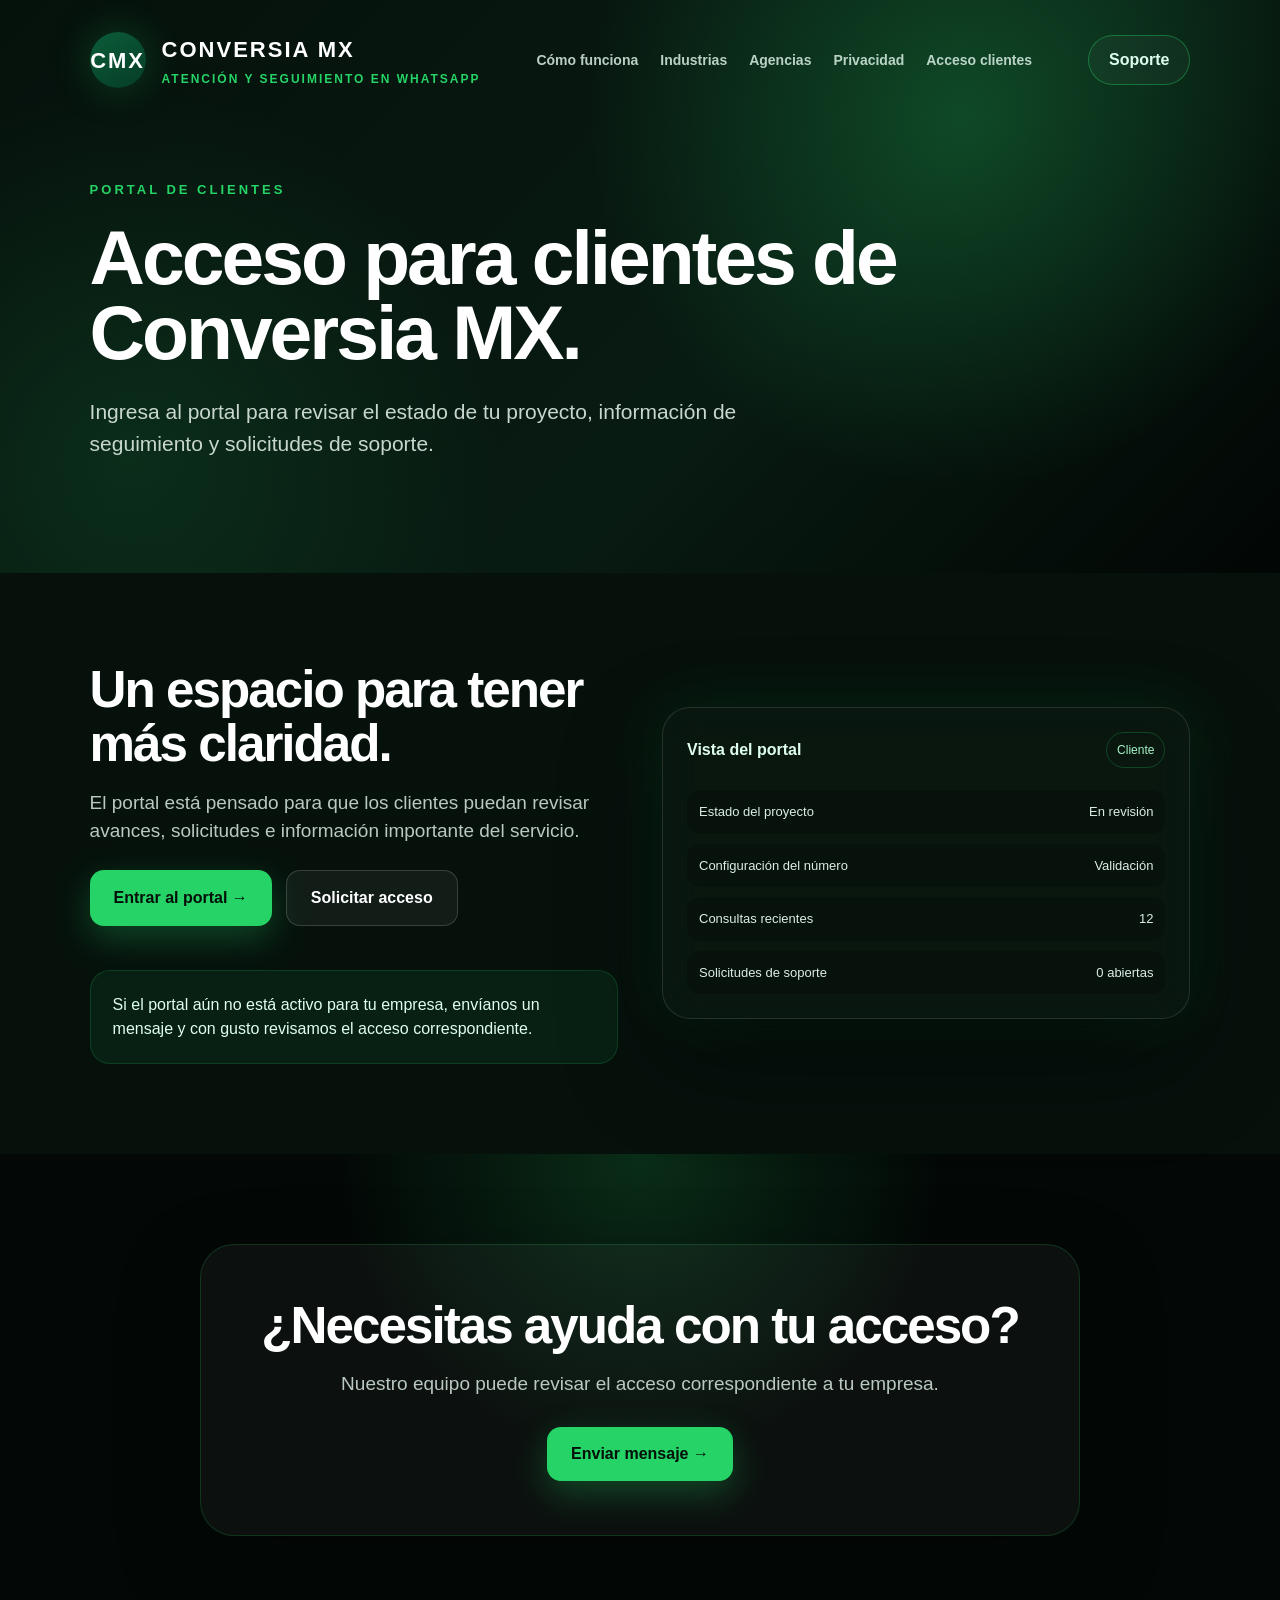
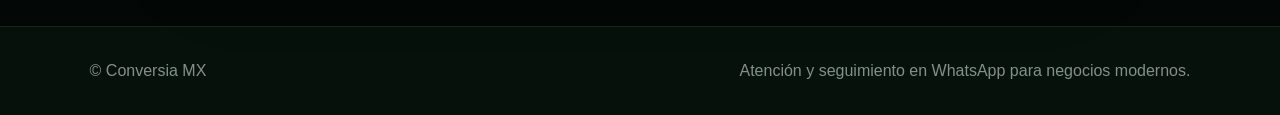
==== acceso-clientes.html @ 916bdefd "Add files via upload" ====
<!DOCTYPE html>
<html lang="es">
<head>
  <meta charset="UTF-8" />
  <meta name="viewport" content="width=device-width, initial-scale=1.0" />
  <title>Acceso Clientes | Conversia MX</title>
  <meta name="description" content="Acceso para clientes de Conversia MX." />
  <link rel="stylesheet" href="styles.css" />
</head>
<body>
  <div class="page">
    <header class="page-hero">
      <nav class="nav">
        <a class="brand" href="index.html"><div class="logo">CMX</div><div><div>CONVERSIA MX</div><div class="brand-subtitle">ATENCIÓN Y SEGUIMIENTO EN WHATSAPP</div></div></a>
        <div class="nav-links"><a href="como-funciona.html">Cómo funciona</a><a href="industrias.html">Industrias</a><a href="agencias.html">Agencias</a><a href="privacidad.html">Privacidad</a><a href="acceso-clientes.html">Acceso clientes</a></div>
        <a class="nav-cta" href="https://wa.me/525516509699?text=Hola%2C%20necesito%20ayuda%20con%20mi%20acceso%20de%20cliente" target="_blank" rel="noopener">Soporte</a>
      </nav>
      <div class="page-title-wrap"><div class="eyebrow">Portal de clientes</div><h1>Acceso para clientes de Conversia MX.</h1><p class="page-copy">Ingresa al portal para revisar el estado de tu proyecto, información de seguimiento y solicitudes de soporte.</p></div>
    </header>

    <section>
      <div class="split">
        <div>
          <div class="section-header" style="margin-bottom: 24px;"><h2>Un espacio para tener más claridad.</h2><p>El portal está pensado para que los clientes puedan revisar avances, solicitudes e información importante del servicio.</p></div>
          <div class="buttons">
            <a class="btn-primary" href="https://portal.conversiamx.com" target="_blank" rel="noopener">Entrar al portal →</a>
            <a class="btn-secondary" href="https://wa.me/525516509699?text=Hola%2C%20necesito%20ayuda%20con%20mi%20acceso%20al%20portal" target="_blank" rel="noopener">Solicitar acceso</a>
          </div>
          <div class="notice">Si el portal aún no está activo para tu empresa, envíanos un mensaje y con gusto revisamos el acceso correspondiente.</div>
        </div>
        <div class="dashboard" style="transform:none;">
          <div class="dash-header"><div class="dash-title">Vista del portal</div><div class="dash-pill">Cliente</div></div>
          <div class="activity">
            <div class="activity-item"><span>Estado del proyecto</span><span>En revisión</span></div>
            <div class="activity-item"><span>Configuración del número</span><span>Validación</span></div>
            <div class="activity-item"><span>Consultas recientes</span><span>12</span></div>
            <div class="activity-item"><span>Solicitudes de soporte</span><span>0 abiertas</span></div>
          </div>
        </div>
      </div>
    </section>

    <section class="cta-section"><div class="cta-box"><h2>¿Necesitas ayuda con tu acceso?</h2><p class="muted" style="margin:18px auto 28px;max-width:650px;">Nuestro equipo puede revisar el acceso correspondiente a tu empresa.</p><div class="buttons" style="justify-content:center;margin-bottom:0;"><a class="btn-primary" href="https://wa.me/525516509699?text=Hola%2C%20necesito%20ayuda%20con%20mi%20acceso%20de%20cliente" target="_blank" rel="noopener">Enviar mensaje →</a></div></div></section>
    <footer><div>© Conversia MX</div><div>Atención y seguimiento en WhatsApp para negocios modernos.</div></footer>
  </div>
</body>
</html>
---- styles.css ----
* { margin: 0; padding: 0; box-sizing: border-box; }
html { scroll-behavior: smooth; }
body { font-family: Inter, Arial, sans-serif; background: #06110c; color: #ffffff; line-height: 1.5; }
a { color: inherit; text-decoration: none; }
.page { overflow: hidden; }

:root {
  --bg: #06110c;
  --bg2: #081b12;
  --bg3: #020604;
  --green: #25d366;
  --green-soft: rgba(37, 211, 102, 0.14);
  --text: #ffffff;
  --muted: #b9c9c0;
  --muted2: #809188;
  --border: rgba(255,255,255,0.1);
  --panel: rgba(255,255,255,0.04);
}

.hero, .page-hero {
  padding: 32px 7vw 80px;
  background:
    radial-gradient(circle at 75% 20%, rgba(37, 211, 102, 0.25), transparent 35%),
    radial-gradient(circle at 10% 80%, rgba(37, 211, 102, 0.12), transparent 30%),
    linear-gradient(135deg, var(--bg) 0%, var(--bg2) 60%, var(--bg3) 100%);
  position: relative;
}
.hero { min-height: 100vh; }
.page-hero { min-height: 58vh; display: flex; flex-direction: column; }

.nav { display: flex; justify-content: space-between; align-items: center; margin-bottom: 92px; position: relative; z-index: 3; gap: 24px; }
.brand { display: flex; align-items: center; gap: 16px; font-weight: 800; letter-spacing: 2px; font-size: 22px; }
.logo { width: 56px; height: 56px; border-radius: 50%; background: linear-gradient(145deg, #0b5d38, #063c27); display: flex; align-items: center; justify-content: center; font-weight: 900; box-shadow: 0 0 40px rgba(37, 211, 102, 0.25); }
.brand-subtitle { font-size: 12px; color: var(--green); letter-spacing: 2px; margin-top: 4px; }
.nav-links { display: flex; align-items: center; gap: 22px; color: #d9efe3; font-size: 14px; font-weight: 700; }
.nav-links a { opacity: 0.85; }
.nav-links a:hover { opacity: 1; color: var(--green); }
.nav-cta { padding: 12px 20px; border: 1px solid rgba(37, 211, 102, 0.4); border-radius: 999px; color: #dfffee; background: rgba(255,255,255,0.03); font-weight: 800; white-space: nowrap; }
.nav-cta:hover { transform: translateY(-2px); opacity: .92; }

.hero-grid { display: grid; grid-template-columns: 1fr 1fr; gap: 60px; align-items: center; position: relative; z-index: 2; }
.eyebrow { color: var(--green); letter-spacing: 3px; text-transform: uppercase; font-size: 13px; font-weight: 800; margin-bottom: 20px; }
h1 { font-size: clamp(44px, 6vw, 82px); line-height: 0.98; letter-spacing: -3px; margin-bottom: 26px; }
h1 span { color: var(--green); }
.hero-copy, .page-copy { color: #c8d7ce; font-size: 21px; max-width: 680px; margin-bottom: 34px; }
.page-title-wrap { margin: auto 0; max-width: 980px; }

.buttons { display: flex; gap: 14px; flex-wrap: wrap; margin-bottom: 44px; }
.btn-primary, .btn-secondary { padding: 15px 24px; border-radius: 14px; font-weight: 900; display: inline-flex; align-items: center; gap: 8px; cursor: pointer; transition: transform .2s ease, opacity .2s ease; }
.btn-primary:hover, .btn-secondary:hover { transform: translateY(-2px); opacity: .92; }
.btn-primary { background: var(--green); color: #031008; box-shadow: 0 12px 35px rgba(37, 211, 102, 0.28); }
.btn-secondary { border: 1px solid rgba(255,255,255,0.16); background: rgba(255,255,255,0.05); color: #ffffff; }

.trust-row { display: flex; gap: 24px; flex-wrap: wrap; color: #d9efe3; font-size: 15px; }
.trust-row div { display: flex; align-items: center; gap: 8px; }
.dot { width: 9px; height: 9px; background: var(--green); border-radius: 50%; box-shadow: 0 0 16px rgba(37, 211, 102, 0.8); }

.dashboard { border: 1px solid rgba(255,255,255,0.12); background: rgba(10, 25, 17, 0.82); backdrop-filter: blur(18px); border-radius: 28px; padding: 24px; box-shadow: 0 40px 100px rgba(0,0,0,0.45), 0 0 60px rgba(37, 211, 102, 0.12); transform: rotate(-2deg); }
.dash-header { display: flex; justify-content: space-between; align-items: center; margin-bottom: 22px; color: #dfffee; gap: 12px; }
.dash-title { font-weight: 900; }
.dash-pill { font-size: 12px; border: 1px solid rgba(37,211,102,0.25); border-radius: 999px; padding: 8px 10px; color: #a9f5c9; }
.metric-grid { display: grid; grid-template-columns: repeat(2, 1fr); gap: 14px; margin-bottom: 16px; }
.metric, .panel, .card, .quote-card { border: 1px solid rgba(255,255,255,0.09); background: rgba(255,255,255,0.04); border-radius: 18px; padding: 18px; }
.metric-label { color: #9fb2a6; font-size: 13px; margin-bottom: 8px; }
.metric-number { font-size: 32px; font-weight: 900; }
.metric-change { color: var(--green); font-size: 13px; margin-top: 4px; }
.bar-chart { height: 110px; display: flex; gap: 8px; align-items: end; padding-top: 16px; }
.bar { flex: 1; border-radius: 8px 8px 0 0; background: linear-gradient(180deg, var(--green), rgba(37,211,102,0.18)); min-height: 22px; }
.activity { display: grid; gap: 10px; margin-top: 14px; }
.activity-item { display: flex; justify-content: space-between; gap: 14px; padding: 12px; background: rgba(0,0,0,0.2); border-radius: 12px; color: #dceee4; font-size: 13px; }

section { padding: 90px 7vw; }
.section-header { max-width: 820px; margin-bottom: 42px; }
h2 { font-size: clamp(34px, 4vw, 56px); line-height: 1.05; letter-spacing: -2px; margin-bottom: 18px; }
.section-header p, .muted { color: var(--muted); font-size: 19px; }
.grid-2 { display: grid; grid-template-columns: repeat(2, 1fr); gap: 18px; }
.grid-3 { display: grid; grid-template-columns: repeat(3, 1fr); gap: 18px; }
.grid-4 { display: grid; grid-template-columns: repeat(4, 1fr); gap: 16px; }
.card { border-radius: 24px; padding: 28px; }
.card-icon { width: 44px; height: 44px; border-radius: 14px; background: var(--green-soft); color: var(--green); display: flex; align-items: center; justify-content: center; font-size: 22px; margin-bottom: 20px; }
.card h3 { font-size: 22px; margin-bottom: 10px; }
.card p { color: var(--muted); }
.step { padding: 26px; border-radius: 24px; background: linear-gradient(180deg, rgba(37,211,102,0.09), rgba(255,255,255,0.03)); border: 1px solid rgba(37,211,102,0.16); }
.step-number { width: 36px; height: 36px; background: var(--green); color: #031008; border-radius: 50%; display: flex; align-items: center; justify-content: center; font-weight: 900; margin-bottom: 18px; }
.step h3 { margin-bottom: 8px; font-size: 20px; }
.step p { color: var(--muted); }

.split { display: grid; grid-template-columns: 1fr 1fr; gap: 44px; align-items: center; }
.quote-card { border-radius: 28px; padding: 34px; background: linear-gradient(180deg, rgba(37,211,102,0.10), rgba(255,255,255,0.035)); }
.quote-card p { font-size: 24px; line-height: 1.28; color: #e9fff2; font-weight: 800; }
.check-list { display: grid; gap: 14px; color: #dceee4; }
.check { display: flex; gap: 12px; align-items: flex-start; background: rgba(255,255,255,0.035); border: 1px solid rgba(255,255,255,0.08); border-radius: 16px; padding: 16px; }
.check span { color: var(--green); font-weight: 900; }

.cta-section { text-align: center; background: radial-gradient(circle at 50% 0%, rgba(37,211,102,0.18), transparent 38%), #030806; }
.cta-box { max-width: 880px; margin: 0 auto; border: 1px solid rgba(37,211,102,0.18); background: rgba(255,255,255,0.04); border-radius: 34px; padding: 54px 34px; box-shadow: 0 30px 80px rgba(0,0,0,0.35); }
footer { padding: 32px 7vw; color: var(--muted2); border-top: 1px solid rgba(255,255,255,0.08); display: flex; justify-content: space-between; gap: 20px; flex-wrap: wrap; }

.notice { border: 1px solid rgba(37,211,102,0.18); background: rgba(37,211,102,0.08); color: #dfffee; border-radius: 20px; padding: 22px; margin-top: 20px; }

@media (max-width: 1020px) {
  .nav { align-items: flex-start; }
  .nav-links { display: none; }
}

@media (max-width: 900px) {
  .hero-grid, .grid-2, .grid-3, .grid-4, .split { grid-template-columns: 1fr; }
  .nav { margin-bottom: 60px; }
  .dashboard { transform: none; }
  .metric-grid { grid-template-columns: 1fr; }
  h1 { letter-spacing: -2px; }
  .brand { font-size: 18px; }
  .brand-subtitle { font-size: 10px; }
  .logo { width: 48px; height: 48px; }
}
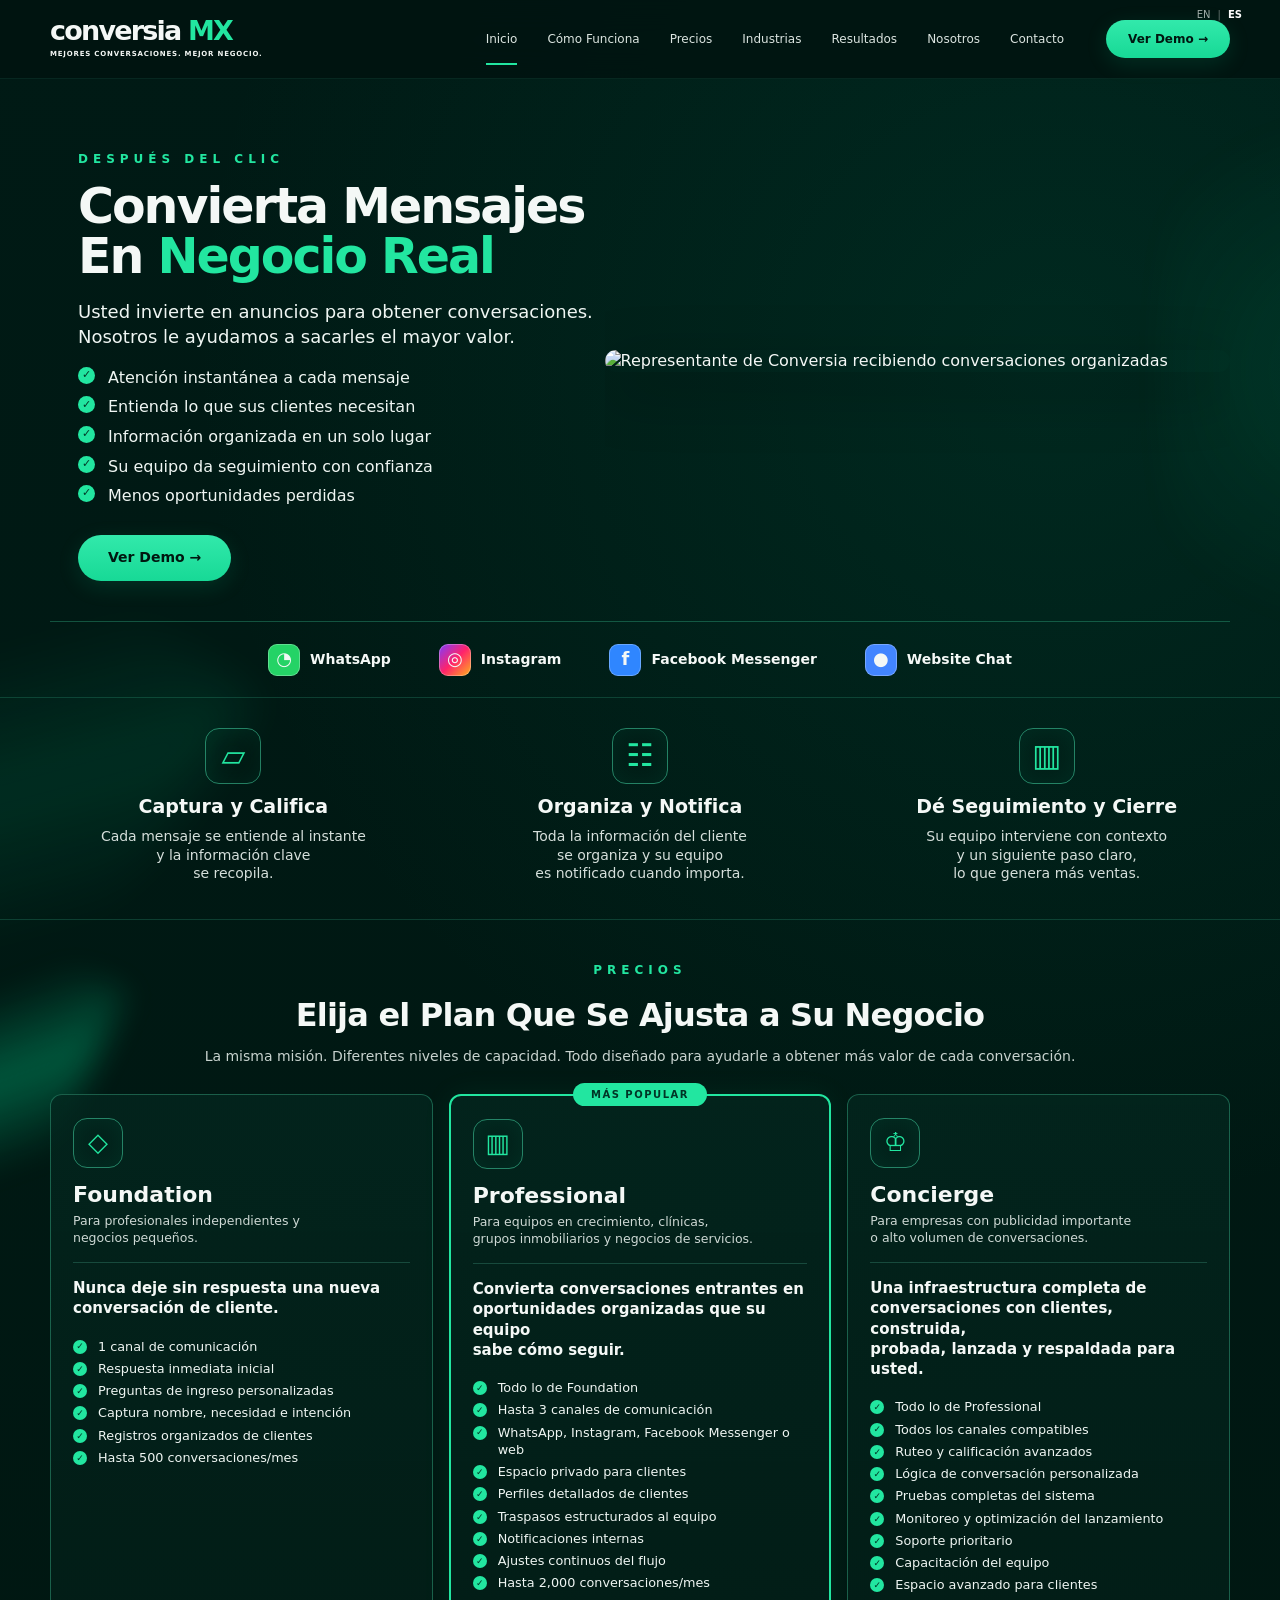
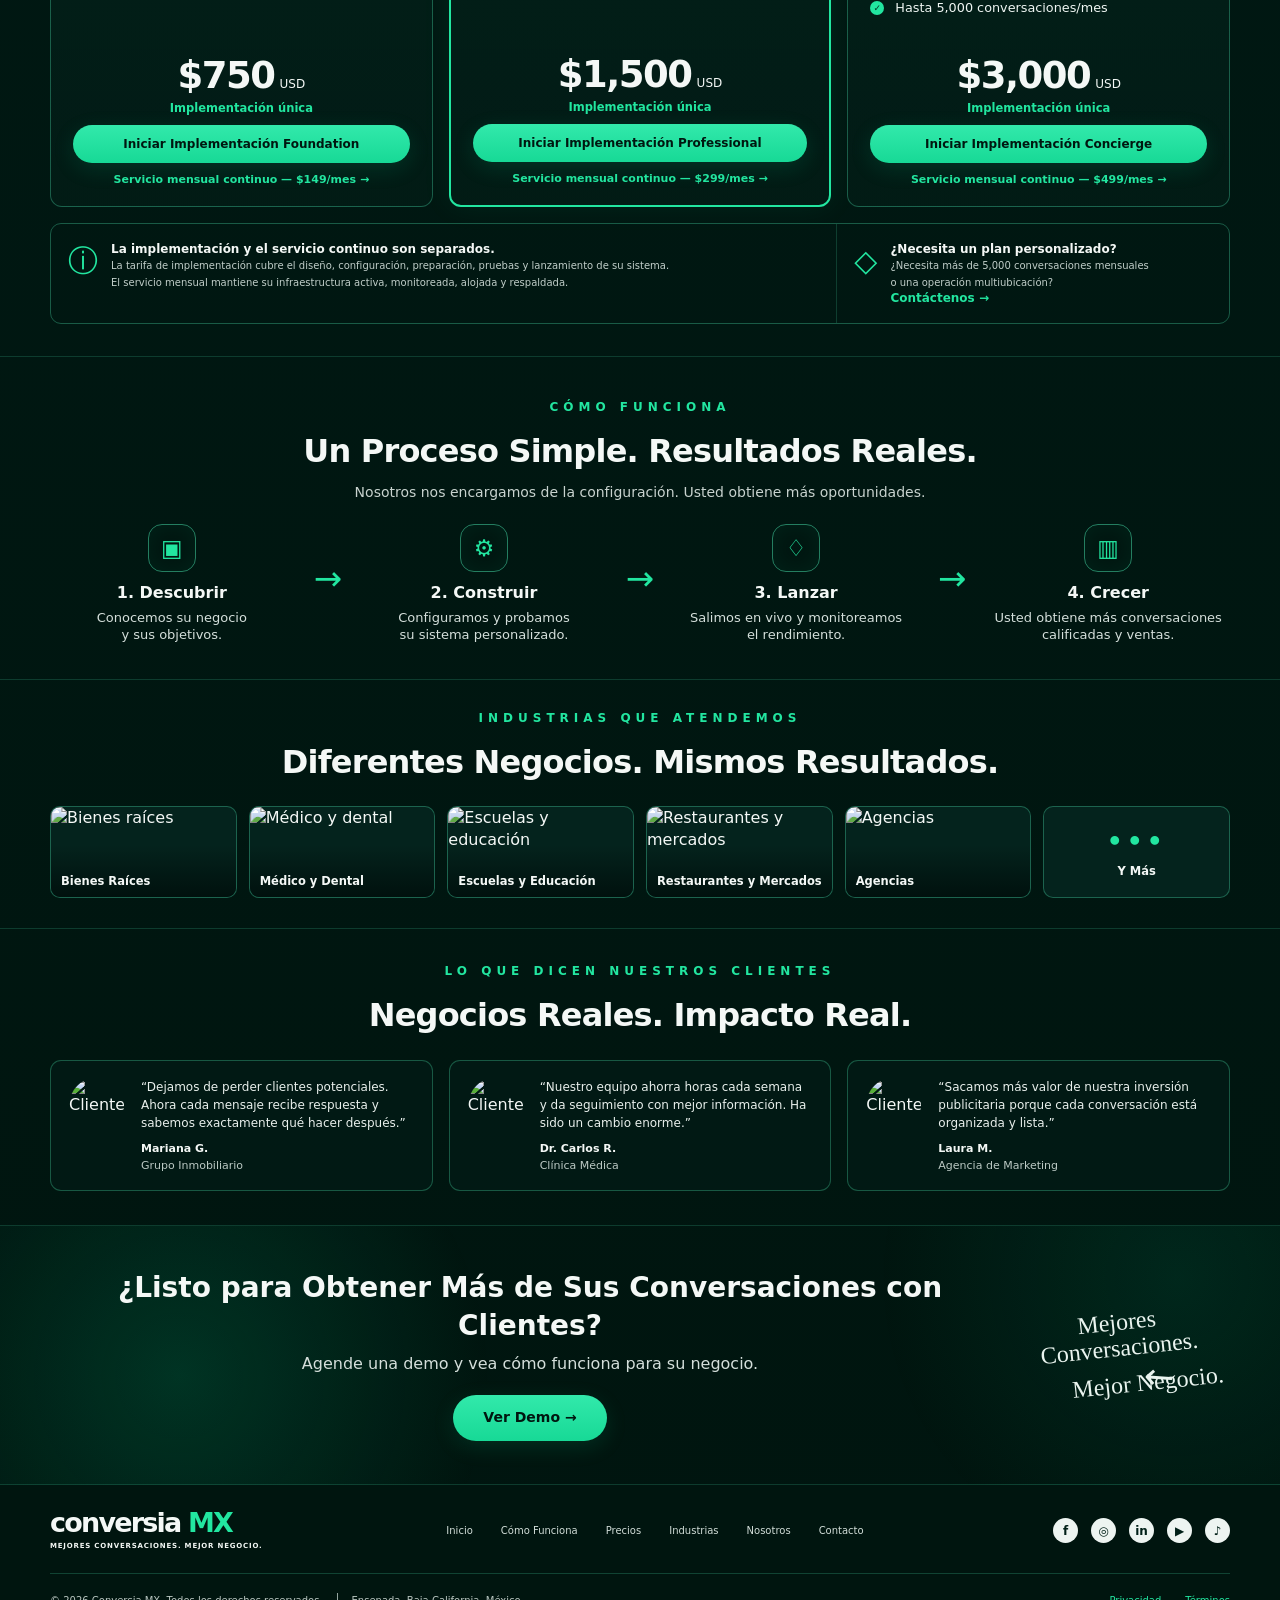
==== commit a0ee89ae: "Update acceso-clientes.html" ====
--- a/acceso-clientes.html
+++ b/acceso-clientes.html
@@ -1,47 +1 @@
-<!DOCTYPE html>
-<html lang="es">
-<head>
-  <meta charset="UTF-8" />
-  <meta name="viewport" content="width=device-width, initial-scale=1.0" />
-  <title>Acceso Clientes | Conversia MX</title>
-  <meta name="description" content="Acceso para clientes de Conversia MX." />
-  <link rel="stylesheet" href="styles.css" />
-</head>
-<body>
-  <div class="page">
-    <header class="page-hero">
-      <nav class="nav">
-        <a class="brand" href="index.html"><div class="logo">CMX</div><div><div>CONVERSIA MX</div><div class="brand-subtitle">ATENCIÓN Y SEGUIMIENTO EN WHATSAPP</div></div></a>
-        <div class="nav-links"><a href="como-funciona.html">Cómo funciona</a><a href="industrias.html">Industrias</a><a href="agencias.html">Agencias</a><a href="privacidad.html">Privacidad</a><a href="acceso-clientes.html">Acceso clientes</a></div>
-        <a class="nav-cta" href="https://wa.me/525516509699?text=Hola%2C%20necesito%20ayuda%20con%20mi%20acceso%20de%20cliente" target="_blank" rel="noopener">Soporte</a>
-      </nav>
-      <div class="page-title-wrap"><div class="eyebrow">Portal de clientes</div><h1>Acceso para clientes de Conversia MX.</h1><p class="page-copy">Ingresa al portal para revisar el estado de tu proyecto, información de seguimiento y solicitudes de soporte.</p></div>
-    </header>
-
-    <section>
-      <div class="split">
-        <div>
-          <div class="section-header" style="margin-bottom: 24px;"><h2>Un espacio para tener más claridad.</h2><p>El portal está pensado para que los clientes puedan revisar avances, solicitudes e información importante del servicio.</p></div>
-          <div class="buttons">
-            <a class="btn-primary" href="https://portal.conversiamx.com" target="_blank" rel="noopener">Entrar al portal →</a>
-            <a class="btn-secondary" href="https://wa.me/525516509699?text=Hola%2C%20necesito%20ayuda%20con%20mi%20acceso%20al%20portal" target="_blank" rel="noopener">Solicitar acceso</a>
-          </div>
-          <div class="notice">Si el portal aún no está activo para tu empresa, envíanos un mensaje y con gusto revisamos el acceso correspondiente.</div>
-        </div>
-        <div class="dashboard" style="transform:none;">
-          <div class="dash-header"><div class="dash-title">Vista del portal</div><div class="dash-pill">Cliente</div></div>
-          <div class="activity">
-            <div class="activity-item"><span>Estado del proyecto</span><span>En revisión</span></div>
-            <div class="activity-item"><span>Configuración del número</span><span>Validación</span></div>
-            <div class="activity-item"><span>Consultas recientes</span><span>12</span></div>
-            <div class="activity-item"><span>Solicitudes de soporte</span><span>0 abiertas</span></div>
-          </div>
-        </div>
-      </div>
-    </section>
-
-    <section class="cta-section"><div class="cta-box"><h2>¿Necesitas ayuda con tu acceso?</h2><p class="muted" style="margin:18px auto 28px;max-width:650px;">Nuestro equipo puede revisar el acceso correspondiente a tu empresa.</p><div class="buttons" style="justify-content:center;margin-bottom:0;"><a class="btn-primary" href="https://wa.me/525516509699?text=Hola%2C%20necesito%20ayuda%20con%20mi%20acceso%20de%20cliente" target="_blank" rel="noopener">Enviar mensaje →</a></div></div></section>
-    <footer><div>© Conversia MX</div><div>Atención y seguimiento en WhatsApp para negocios modernos.</div></footer>
-  </div>
-</body>
-</html>
+<!doctype html><html lang="en"><head><meta charset="utf-8"><meta name="viewport" content="width=device-width,initial-scale=1"><title>Client Access | Conversia MX</title><link rel="stylesheet" href="styles.css"><meta http-equiv="refresh" content="0; url=index.html"></head><body><main style="min-height:100vh;display:grid;place-items:center;background:#02110d;color:white;font-family:Inter,Arial,sans-serif"><p>Opening <a style="color:#2cf6a0" href="index.html">Client Access</a>…</p></main></body></html>
--- a/styles.css
+++ b/styles.css
@@ -1,115 +1,40 @@
-* { margin: 0; padding: 0; box-sizing: border-box; }
-html { scroll-behavior: smooth; }
-body { font-family: Inter, Arial, sans-serif; background: #06110c; color: #ffffff; line-height: 1.5; }
-a { color: inherit; text-decoration: none; }
-.page { overflow: hidden; }
-
-:root {
-  --bg: #06110c;
-  --bg2: #081b12;
-  --bg3: #020604;
-  --green: #25d366;
-  --green-soft: rgba(37, 211, 102, 0.14);
-  --text: #ffffff;
-  --muted: #b9c9c0;
-  --muted2: #809188;
-  --border: rgba(255,255,255,0.1);
-  --panel: rgba(255,255,255,0.04);
+:root{
+  --bg:#001b16;
+  --bg2:#00130f;
+  --panel:#03231c;
+  --panel2:#042a22;
+  --line:rgba(75,238,185,.22);
+  --line-strong:rgba(75,238,185,.48);
+  --text:#f4f8f6;
+  --muted:#b7c5c0;
+  --green:#22e6a0;
+  --green2:#0adf93;
+  --shadow:0 14px 36px rgba(0,0,0,.23);
 }
-
-.hero, .page-hero {
-  padding: 32px 7vw 80px;
-  background:
-    radial-gradient(circle at 75% 20%, rgba(37, 211, 102, 0.25), transparent 35%),
-    radial-gradient(circle at 10% 80%, rgba(37, 211, 102, 0.12), transparent 30%),
-    linear-gradient(135deg, var(--bg) 0%, var(--bg2) 60%, var(--bg3) 100%);
-  position: relative;
-}
-.hero { min-height: 100vh; }
-.page-hero { min-height: 58vh; display: flex; flex-direction: column; }
-
-.nav { display: flex; justify-content: space-between; align-items: center; margin-bottom: 92px; position: relative; z-index: 3; gap: 24px; }
-.brand { display: flex; align-items: center; gap: 16px; font-weight: 800; letter-spacing: 2px; font-size: 22px; }
-.logo { width: 56px; height: 56px; border-radius: 50%; background: linear-gradient(145deg, #0b5d38, #063c27); display: flex; align-items: center; justify-content: center; font-weight: 900; box-shadow: 0 0 40px rgba(37, 211, 102, 0.25); }
-.brand-subtitle { font-size: 12px; color: var(--green); letter-spacing: 2px; margin-top: 4px; }
-.nav-links { display: flex; align-items: center; gap: 22px; color: #d9efe3; font-size: 14px; font-weight: 700; }
-.nav-links a { opacity: 0.85; }
-.nav-links a:hover { opacity: 1; color: var(--green); }
-.nav-cta { padding: 12px 20px; border: 1px solid rgba(37, 211, 102, 0.4); border-radius: 999px; color: #dfffee; background: rgba(255,255,255,0.03); font-weight: 800; white-space: nowrap; }
-.nav-cta:hover { transform: translateY(-2px); opacity: .92; }
-
-.hero-grid { display: grid; grid-template-columns: 1fr 1fr; gap: 60px; align-items: center; position: relative; z-index: 2; }
-.eyebrow { color: var(--green); letter-spacing: 3px; text-transform: uppercase; font-size: 13px; font-weight: 800; margin-bottom: 20px; }
-h1 { font-size: clamp(44px, 6vw, 82px); line-height: 0.98; letter-spacing: -3px; margin-bottom: 26px; }
-h1 span { color: var(--green); }
-.hero-copy, .page-copy { color: #c8d7ce; font-size: 21px; max-width: 680px; margin-bottom: 34px; }
-.page-title-wrap { margin: auto 0; max-width: 980px; }
-
-.buttons { display: flex; gap: 14px; flex-wrap: wrap; margin-bottom: 44px; }
-.btn-primary, .btn-secondary { padding: 15px 24px; border-radius: 14px; font-weight: 900; display: inline-flex; align-items: center; gap: 8px; cursor: pointer; transition: transform .2s ease, opacity .2s ease; }
-.btn-primary:hover, .btn-secondary:hover { transform: translateY(-2px); opacity: .92; }
-.btn-primary { background: var(--green); color: #031008; box-shadow: 0 12px 35px rgba(37, 211, 102, 0.28); }
-.btn-secondary { border: 1px solid rgba(255,255,255,0.16); background: rgba(255,255,255,0.05); color: #ffffff; }
-
-.trust-row { display: flex; gap: 24px; flex-wrap: wrap; color: #d9efe3; font-size: 15px; }
-.trust-row div { display: flex; align-items: center; gap: 8px; }
-.dot { width: 9px; height: 9px; background: var(--green); border-radius: 50%; box-shadow: 0 0 16px rgba(37, 211, 102, 0.8); }
-
-.dashboard { border: 1px solid rgba(255,255,255,0.12); background: rgba(10, 25, 17, 0.82); backdrop-filter: blur(18px); border-radius: 28px; padding: 24px; box-shadow: 0 40px 100px rgba(0,0,0,0.45), 0 0 60px rgba(37, 211, 102, 0.12); transform: rotate(-2deg); }
-.dash-header { display: flex; justify-content: space-between; align-items: center; margin-bottom: 22px; color: #dfffee; gap: 12px; }
-.dash-title { font-weight: 900; }
-.dash-pill { font-size: 12px; border: 1px solid rgba(37,211,102,0.25); border-radius: 999px; padding: 8px 10px; color: #a9f5c9; }
-.metric-grid { display: grid; grid-template-columns: repeat(2, 1fr); gap: 14px; margin-bottom: 16px; }
-.metric, .panel, .card, .quote-card { border: 1px solid rgba(255,255,255,0.09); background: rgba(255,255,255,0.04); border-radius: 18px; padding: 18px; }
-.metric-label { color: #9fb2a6; font-size: 13px; margin-bottom: 8px; }
-.metric-number { font-size: 32px; font-weight: 900; }
-.metric-change { color: var(--green); font-size: 13px; margin-top: 4px; }
-.bar-chart { height: 110px; display: flex; gap: 8px; align-items: end; padding-top: 16px; }
-.bar { flex: 1; border-radius: 8px 8px 0 0; background: linear-gradient(180deg, var(--green), rgba(37,211,102,0.18)); min-height: 22px; }
-.activity { display: grid; gap: 10px; margin-top: 14px; }
-.activity-item { display: flex; justify-content: space-between; gap: 14px; padding: 12px; background: rgba(0,0,0,0.2); border-radius: 12px; color: #dceee4; font-size: 13px; }
-
-section { padding: 90px 7vw; }
-.section-header { max-width: 820px; margin-bottom: 42px; }
-h2 { font-size: clamp(34px, 4vw, 56px); line-height: 1.05; letter-spacing: -2px; margin-bottom: 18px; }
-.section-header p, .muted { color: var(--muted); font-size: 19px; }
-.grid-2 { display: grid; grid-template-columns: repeat(2, 1fr); gap: 18px; }
-.grid-3 { display: grid; grid-template-columns: repeat(3, 1fr); gap: 18px; }
-.grid-4 { display: grid; grid-template-columns: repeat(4, 1fr); gap: 16px; }
-.card { border-radius: 24px; padding: 28px; }
-.card-icon { width: 44px; height: 44px; border-radius: 14px; background: var(--green-soft); color: var(--green); display: flex; align-items: center; justify-content: center; font-size: 22px; margin-bottom: 20px; }
-.card h3 { font-size: 22px; margin-bottom: 10px; }
-.card p { color: var(--muted); }
-.step { padding: 26px; border-radius: 24px; background: linear-gradient(180deg, rgba(37,211,102,0.09), rgba(255,255,255,0.03)); border: 1px solid rgba(37,211,102,0.16); }
-.step-number { width: 36px; height: 36px; background: var(--green); color: #031008; border-radius: 50%; display: flex; align-items: center; justify-content: center; font-weight: 900; margin-bottom: 18px; }
-.step h3 { margin-bottom: 8px; font-size: 20px; }
-.step p { color: var(--muted); }
-
-.split { display: grid; grid-template-columns: 1fr 1fr; gap: 44px; align-items: center; }
-.quote-card { border-radius: 28px; padding: 34px; background: linear-gradient(180deg, rgba(37,211,102,0.10), rgba(255,255,255,0.035)); }
-.quote-card p { font-size: 24px; line-height: 1.28; color: #e9fff2; font-weight: 800; }
-.check-list { display: grid; gap: 14px; color: #dceee4; }
-.check { display: flex; gap: 12px; align-items: flex-start; background: rgba(255,255,255,0.035); border: 1px solid rgba(255,255,255,0.08); border-radius: 16px; padding: 16px; }
-.check span { color: var(--green); font-weight: 900; }
-
-.cta-section { text-align: center; background: radial-gradient(circle at 50% 0%, rgba(37,211,102,0.18), transparent 38%), #030806; }
-.cta-box { max-width: 880px; margin: 0 auto; border: 1px solid rgba(37,211,102,0.18); background: rgba(255,255,255,0.04); border-radius: 34px; padding: 54px 34px; box-shadow: 0 30px 80px rgba(0,0,0,0.35); }
-footer { padding: 32px 7vw; color: var(--muted2); border-top: 1px solid rgba(255,255,255,0.08); display: flex; justify-content: space-between; gap: 20px; flex-wrap: wrap; }
-
-.notice { border: 1px solid rgba(37,211,102,0.18); background: rgba(37,211,102,0.08); color: #dfffee; border-radius: 20px; padding: 22px; margin-top: 20px; }
-
-@media (max-width: 1020px) {
-  .nav { align-items: flex-start; }
-  .nav-links { display: none; }
-}
-
-@media (max-width: 900px) {
-  .hero-grid, .grid-2, .grid-3, .grid-4, .split { grid-template-columns: 1fr; }
-  .nav { margin-bottom: 60px; }
-  .dashboard { transform: none; }
-  .metric-grid { grid-template-columns: 1fr; }
-  h1 { letter-spacing: -2px; }
-  .brand { font-size: 18px; }
-  .brand-subtitle { font-size: 10px; }
-  .logo { width: 48px; height: 48px; }
-}
+*{box-sizing:border-box}
+html{scroll-behavior:smooth}
+body{margin:0;background:radial-gradient(circle at 82% 11%,rgba(0,124,91,.16),transparent 28%),linear-gradient(180deg,#001a15 0%,#00150f 100%);color:var(--text);font-family:Inter,ui-sans-serif,system-ui,-apple-system,BlinkMacSystemFont,"Segoe UI",Arial,sans-serif;line-height:1.35;overflow-x:hidden}
+a{color:inherit;text-decoration:none}
+.container{width:min(1180px,calc(100% - 44px));margin:auto}
+.section-line{border-bottom:1px solid rgba(74,232,182,.18)}
+.ambient{position:fixed;inset:auto;pointer-events:none;z-index:-1;filter:blur(22px);opacity:.45}
+.ambient-a{width:300px;height:600px;left:-190px;top:560px;background:linear-gradient(130deg,transparent 18%,rgba(0,255,168,.2),transparent 65%);transform:rotate(35deg)}
+.ambient-b{width:400px;height:700px;right:-280px;top:20px;background:radial-gradient(circle,rgba(0,255,168,.2),transparent 68%)}
+.site-header{position:sticky;top:0;z-index:20;background:rgba(0,20,16,.88);backdrop-filter:blur(16px);border-bottom:1px solid rgba(67,213,165,.1)}
+.nav-wrap{height:78px;display:flex;align-items:center;gap:28px}
+.brand{display:flex;flex-direction:column;min-width:220px}
+.brand-main{font-weight:850;font-size:27px;letter-spacing:-1.8px;line-height:.9}.brand-main strong{color:var(--green);font-weight:850}.brand-tag{font-size:7px;letter-spacing:.8px;margin-top:7px;color:#f2f7f4;font-weight:800}
+.desktop-nav{display:flex;gap:30px;align-items:center;margin-left:auto}.desktop-nav a{font-size:12px;color:#dbe5e1;position:relative;white-space:nowrap}.desktop-nav a.active:after{content:"";position:absolute;left:0;right:0;bottom:-18px;height:2px;background:var(--green)}
+.nav-right{display:flex;gap:18px;align-items:center;margin-left:14px}.lang-switch{font-size:10px;position:absolute;right:38px;top:8px;color:#dfe8e4;display:flex;gap:7px;align-items:center}.lang-switch a{opacity:.72;transition:opacity .2s,color .2s}.lang-switch a.active{opacity:1;color:#fff;font-weight:800}.lang-switch span{opacity:.45}.btn{display:inline-flex;align-items:center;justify-content:center;min-height:46px;padding:0 30px;border-radius:28px;background:linear-gradient(180deg,#32e9ab,#17d996);color:#001710;font-weight:850;font-size:14px;box-shadow:0 6px 22px rgba(15,220,145,.13);transition:.2s transform,.2s filter}.btn:hover{transform:translateY(-1px);filter:brightness(1.05)}.btn-small{min-height:38px;padding:0 22px;font-size:12px}.menu-toggle,.mobile-nav{display:none}
+.hero{padding:22px 0 0}.hero-grid{display:grid;grid-template-columns:47% 53%;min-height:520px;align-items:center}.hero-copy{padding:35px 0 25px 28px}.eyebrow{font-size:12px;letter-spacing:5px;color:var(--green);font-weight:850;margin-bottom:15px}.hero h1{font-size:49px;line-height:1.02;letter-spacing:-2px;margin:0 0 18px;font-weight:900}.hero h1 span{color:var(--green)}.hero-sub{font-size:18px;color:#eff6f3;margin:0 0 18px}.check-list{list-style:none;padding:0;margin:0}.check-list li{position:relative;padding-left:30px;margin:8px 0;color:#eff6f3}.check-list li:before{content:"✓";position:absolute;left:0;top:0;width:17px;height:17px;border-radius:50%;display:grid;place-items:center;background:var(--green);color:#003b28;font-size:11px;font-weight:900}.hero-actions{display:flex;align-items:center;gap:28px;margin-top:28px}.hero-visual{height:520px;display:flex;align-items:center;justify-content:flex-end;overflow:hidden}.hero-visual img{width:100%;max-width:650px;display:block;mix-blend-mode:normal;border-radius:16px;box-shadow:0 18px 60px rgba(0,0,0,.32)}
+.channels{height:76px;display:flex;align-items:center;justify-content:center;gap:48px;border-top:1px solid rgba(63,219,167,.3)}.channels a{display:flex;align-items:center;gap:10px;font-weight:750;font-size:14px}.channel-icon{width:32px;height:32px;border-radius:9px;display:grid;place-items:center;font-weight:900;font-size:18px;box-shadow:inset 0 0 0 1px rgba(255,255,255,.28)}.wa{background:#24d366}.ig{background:linear-gradient(135deg,#7d3cff,#ff236b,#ffb31a)}.fb{background:#2f86ff}.wc{background:#4285ff}
+.value-strip{padding:30px 0 36px}.three-cols{display:grid;grid-template-columns:repeat(3,1fr);gap:40px}.value-card{text-align:center;padding:0 20px}.outline-icon,.plan-icon{width:56px;height:56px;border:1px solid var(--line-strong);border-radius:14px;display:grid;place-items:center;margin:0 auto 10px;color:var(--green);font-size:31px;box-shadow:0 0 22px rgba(22,225,154,.06) inset}.value-card h3{font-size:19px;margin:8px 0 7px}.value-card p{color:#d5dfdb;font-size:14px;margin:0}
+.pricing{padding:42px 0 32px;position:relative;overflow:hidden}.pricing:before{content:"";position:absolute;width:240px;height:460px;left:-200px;top:0;background:linear-gradient(135deg,transparent 25%,rgba(0,255,172,.28),transparent 60%);transform:rotate(25deg);filter:blur(15px)}.section-heading{text-align:center;margin-bottom:28px}.section-heading h2{font-size:32px;letter-spacing:-.8px;margin:0 0 10px;font-weight:860}.section-heading p{color:#c8d3cf;margin:0;font-size:14px}.section-heading.tight{margin-bottom:22px}.pricing-grid{display:grid;grid-template-columns:repeat(3,1fr);gap:16px;align-items:stretch}.price-card{position:relative;border:1px solid rgba(72,219,168,.35);border-radius:12px;padding:23px 22px 18px;background:linear-gradient(180deg,rgba(3,39,31,.77),rgba(2,28,22,.9));display:flex;flex-direction:column;min-height:585px}.price-card.popular{border:2px solid var(--green);box-shadow:0 0 30px rgba(31,224,157,.07)}.popular-badge{position:absolute;top:-13px;left:50%;transform:translateX(-50%);background:var(--green);color:#003526;border-radius:20px;padding:5px 18px;font-size:10px;font-weight:900;letter-spacing:1.5px;white-space:nowrap}.plan-icon{margin:0 0 12px;width:50px;height:50px;font-size:26px}.price-card h3{font-size:22px;margin:0 0 4px}.for{font-size:12.5px;color:#ced9d5;margin:0 0 15px}.price-card hr{border:0;border-top:1px solid rgba(96,220,180,.22);margin:0 0 15px}.price-card h4{font-size:15px;line-height:1.35;margin:0 0 14px}.compact{margin-bottom:18px}.compact li{font-size:12.8px;margin:5px 0;padding-left:25px}.compact li:before{width:14px;height:14px;font-size:9px;top:2px}.price{margin-top:auto;text-align:center;padding-top:12px}.price strong{font-size:37px;letter-spacing:-1.5px}.price span{font-size:12px}.one-time{text-align:center;color:var(--green);font-size:11.5px;margin:0 0 9px;font-weight:700}.full{width:100%;padding:0 11px;font-size:12px;min-height:38px}.monthly{display:block;color:var(--green);text-align:center;font-size:11px;margin-top:10px;font-weight:700}.pricing-notes{display:grid;grid-template-columns:2fr 1fr;gap:0;border:1px solid rgba(72,219,168,.35);border-radius:11px;margin-top:16px;overflow:hidden}.pricing-notes>div{display:flex;gap:13px;align-items:flex-start;padding:17px}.pricing-notes>div+div{border-left:1px solid rgba(72,219,168,.2)}.pricing-notes p{margin:0;font-size:12px}.pricing-notes small{color:#c0cec9}.pricing-notes a{color:var(--green);font-weight:800}.note-icon{font-size:30px;color:var(--green)}
+.process{padding:42px 0 30px}.process-row{display:grid;grid-template-columns:1fr auto 1fr auto 1fr auto 1fr;align-items:center;gap:20px;text-align:center}.process-row article p{font-size:13px;color:#d4dfdb;margin:5px 0}.process-row article h3{margin:6px 0 0;font-size:16px}.outline-icon.small{width:48px;height:48px;font-size:23px}.arrow{font-size:34px;color:var(--green);font-weight:200;margin-top:-15px}
+.industries{padding:30px 0}.industry-grid{display:grid;grid-template-columns:repeat(6,1fr);gap:12px}.industry-grid article{height:92px;border:1px solid rgba(72,219,168,.35);border-radius:10px;overflow:hidden;position:relative;background:#04231d}.industry-grid img{width:100%;height:100%;object-fit:cover;display:block;filter:saturate(.85)}.industry-grid article:after{content:"";position:absolute;inset:42% 0 0;background:linear-gradient(transparent,rgba(0,15,12,.9))}.industry-grid span{position:absolute;left:10px;bottom:8px;z-index:2;font-size:11.5px;font-weight:800}.industry-grid .more{display:flex;align-items:center;justify-content:center;flex-direction:column}.industry-grid .more:after{display:none}.industry-grid .more b{font-size:25px;color:var(--green);letter-spacing:4px}.industry-grid .more span{position:static;margin-top:5px}
+.results{padding:34px 0}.testimonial-grid{display:grid;grid-template-columns:repeat(3,1fr);gap:16px}.testimonial-grid article{border:1px solid rgba(72,219,168,.32);border-radius:11px;padding:17px 18px;display:flex;gap:17px;align-items:flex-start;background:rgba(2,30,24,.56)}.testimonial-grid img{width:55px;height:55px;border-radius:50%;object-fit:cover}.testimonial-grid blockquote{margin:0 0 10px;font-size:12px;line-height:1.5;color:#e9f0ed}.testimonial-grid strong,.testimonial-grid small{display:block;font-size:11px}.testimonial-grid small{color:#bccac5;margin-top:2px}
+.cta{padding:43px 0;background:radial-gradient(circle at 14% 58%,rgba(0,189,127,.18),transparent 28%),radial-gradient(circle at 92% 20%,rgba(0,171,117,.12),transparent 25%)}.cta-inner{display:grid;grid-template-columns:1fr 220px;align-items:center;text-align:center}.cta h2{font-size:28px;margin:0 0 8px}.cta p{color:#d4dfdb;margin:0 0 20px}.script-note{font-family:"Comic Sans MS","Bradley Hand",cursive;font-size:24px;transform:rotate(-6deg);line-height:1.1;color:#e9f4ef}.script-note span{font-size:36px;display:inline-block;margin-left:-80px;transform:rotate(-35deg)}
+.footer{padding:26px 0 22px;background:#00150f}.footer-top{display:grid;grid-template-columns:240px 1fr 210px;align-items:center;gap:20px}.footer-top nav{display:flex;justify-content:center;gap:28px}.footer-top nav a{font-size:10px;color:#d1ddd8}.socials{display:flex;justify-content:flex-end;gap:13px}.socials a{width:25px;height:25px;border-radius:50%;display:grid;place-items:center;background:#edf4f1;color:#002018;font-size:12px;font-weight:900}.footer-bottom{margin-top:22px;border-top:1px solid rgba(72,219,168,.23);padding-top:19px;display:flex;align-items:center;gap:14px;font-size:10px;color:#b9c6c1}.footer-bottom i{width:1px;height:14px;background:#94a59f}.footer-bottom div{margin-left:auto;display:flex;gap:24px}.footer-bottom a{color:var(--green)}
+@media (max-width:1000px){.desktop-nav{gap:14px}.desktop-nav a{font-size:11px}.brand{min-width:185px}.brand-main{font-size:24px}.hero-grid{grid-template-columns:52% 48%}.hero h1{font-size:43px}.hero-visual{height:470px}.pricing-grid{gap:10px}.price-card{padding:20px 16px}.industry-grid{grid-template-columns:repeat(3,1fr)}}
+@media (max-width:820px){.desktop-nav,.nav-right{display:none}.menu-toggle{display:block;margin-left:auto;background:transparent;color:white;border:1px solid rgba(72,219,168,.35);border-radius:8px;padding:8px 10px}.mobile-nav{padding:0 22px 15px;gap:12px;flex-wrap:wrap}.mobile-nav.open{display:flex}.mobile-nav a{font-size:13px}.mobile-nav .mobile-lang{display:flex;gap:8px;width:100%;padding-top:4px}.mobile-nav .mobile-lang a{font-weight:700;color:#dfe8e4}.mobile-nav .mobile-lang a.active{color:#fff}.hero{padding-top:0}.hero-grid{grid-template-columns:1fr}.hero-copy{padding:35px 4px 5px}.hero h1{font-size:45px}.hero-visual{height:auto;justify-content:center}.hero-visual img{max-width:650px}.channels{height:auto;padding:18px 0;gap:18px;flex-wrap:wrap}.three-cols,.pricing-grid,.testimonial-grid{grid-template-columns:1fr}.value-card{padding:18px 0}.price-card{min-height:0}.pricing-notes{grid-template-columns:1fr}.pricing-notes>div+div{border-left:0;border-top:1px solid rgba(72,219,168,.2)}.process-row{grid-template-columns:1fr}.arrow{transform:rotate(90deg);margin:0}.industry-grid{grid-template-columns:repeat(2,1fr)}.cta-inner{grid-template-columns:1fr}.script-note{display:none}.footer-top{grid-template-columns:1fr;text-align:center}.footer-top .brand{margin:auto}.footer-top nav{flex-wrap:wrap}.socials{justify-content:center}.footer-bottom{flex-wrap:wrap;justify-content:center}.footer-bottom div{margin-left:0}.footer-bottom i{display:none}}
+@media (max-width:520px){.container{width:min(100% - 28px,1180px)}.nav-wrap{height:68px}.brand-main{font-size:23px}.hero h1{font-size:38px}.hero-sub{font-size:16px}.hero-actions{align-items:stretch;flex-direction:column;gap:16px}.channels a{width:45%;font-size:12px}.section-heading h2{font-size:27px}.industry-grid{grid-template-columns:1fr 1fr}.footer-top nav{gap:16px}.cta h2{font-size:24px}}
